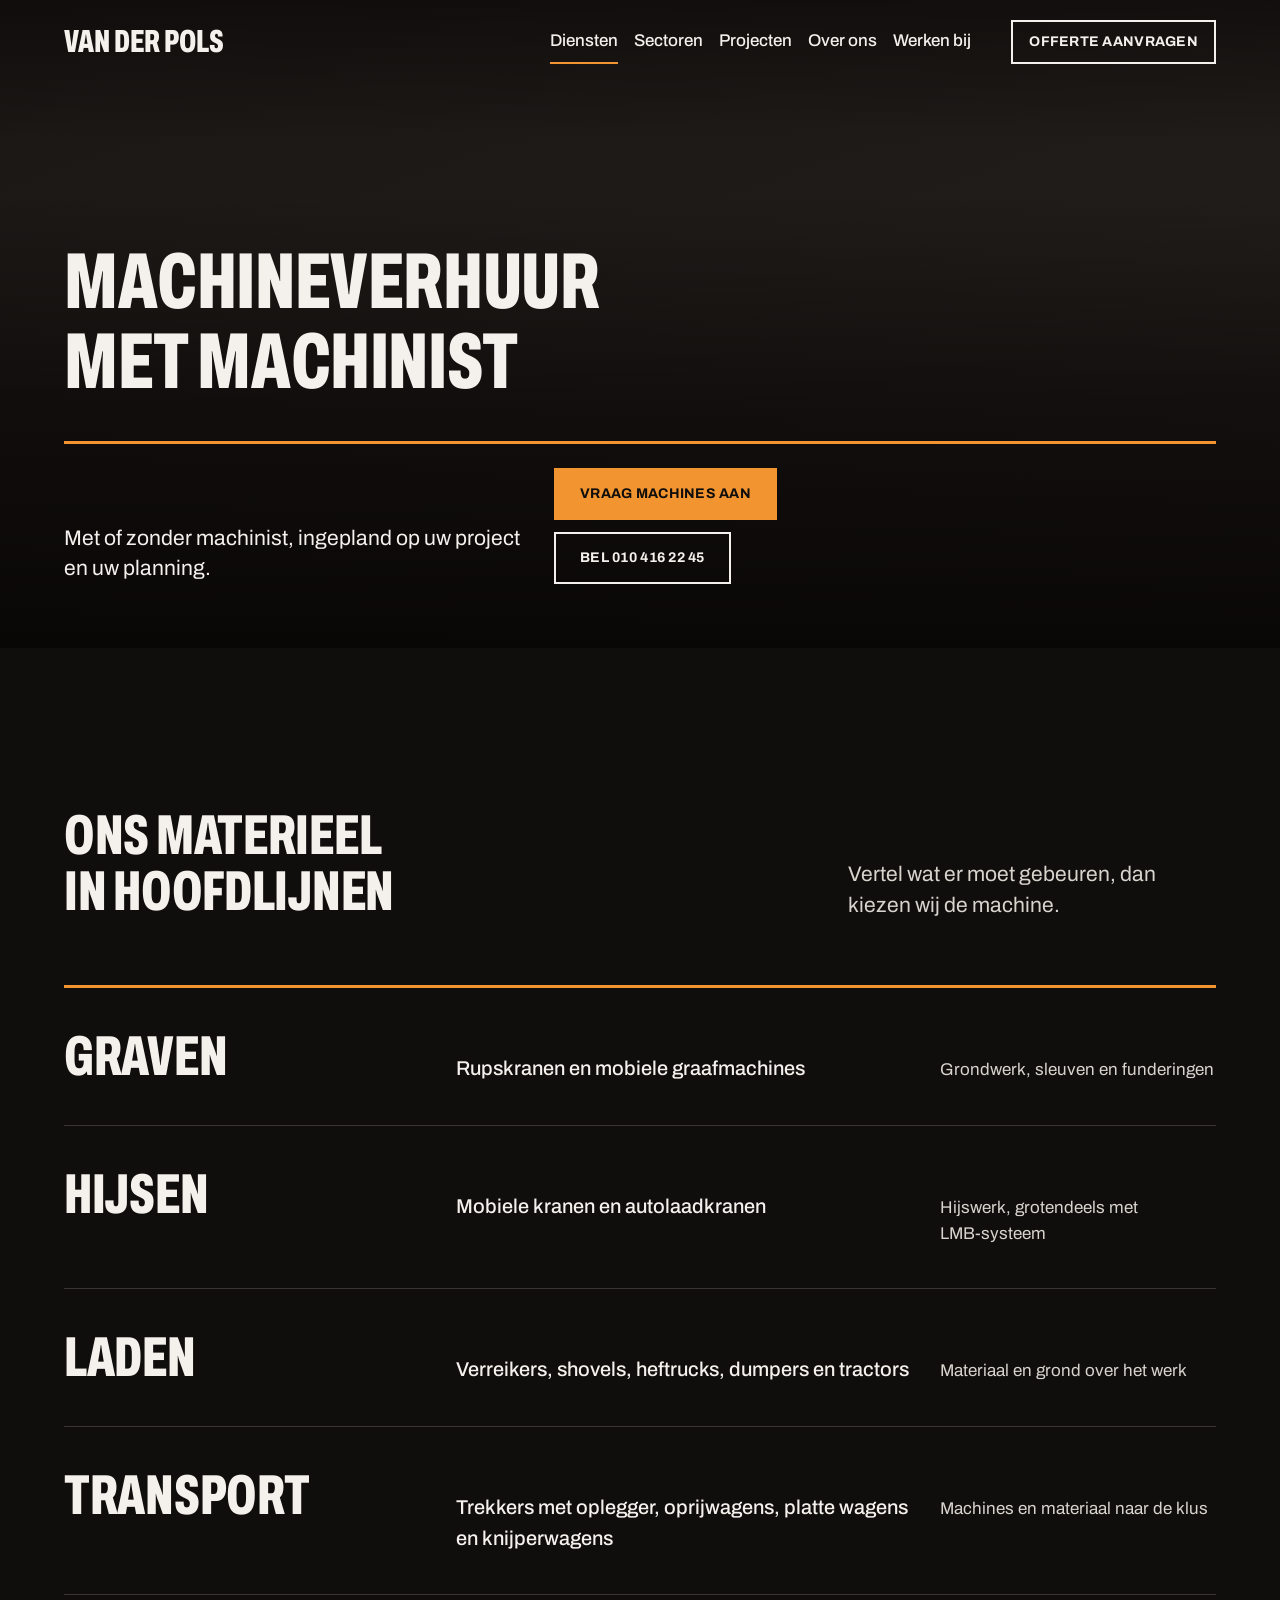
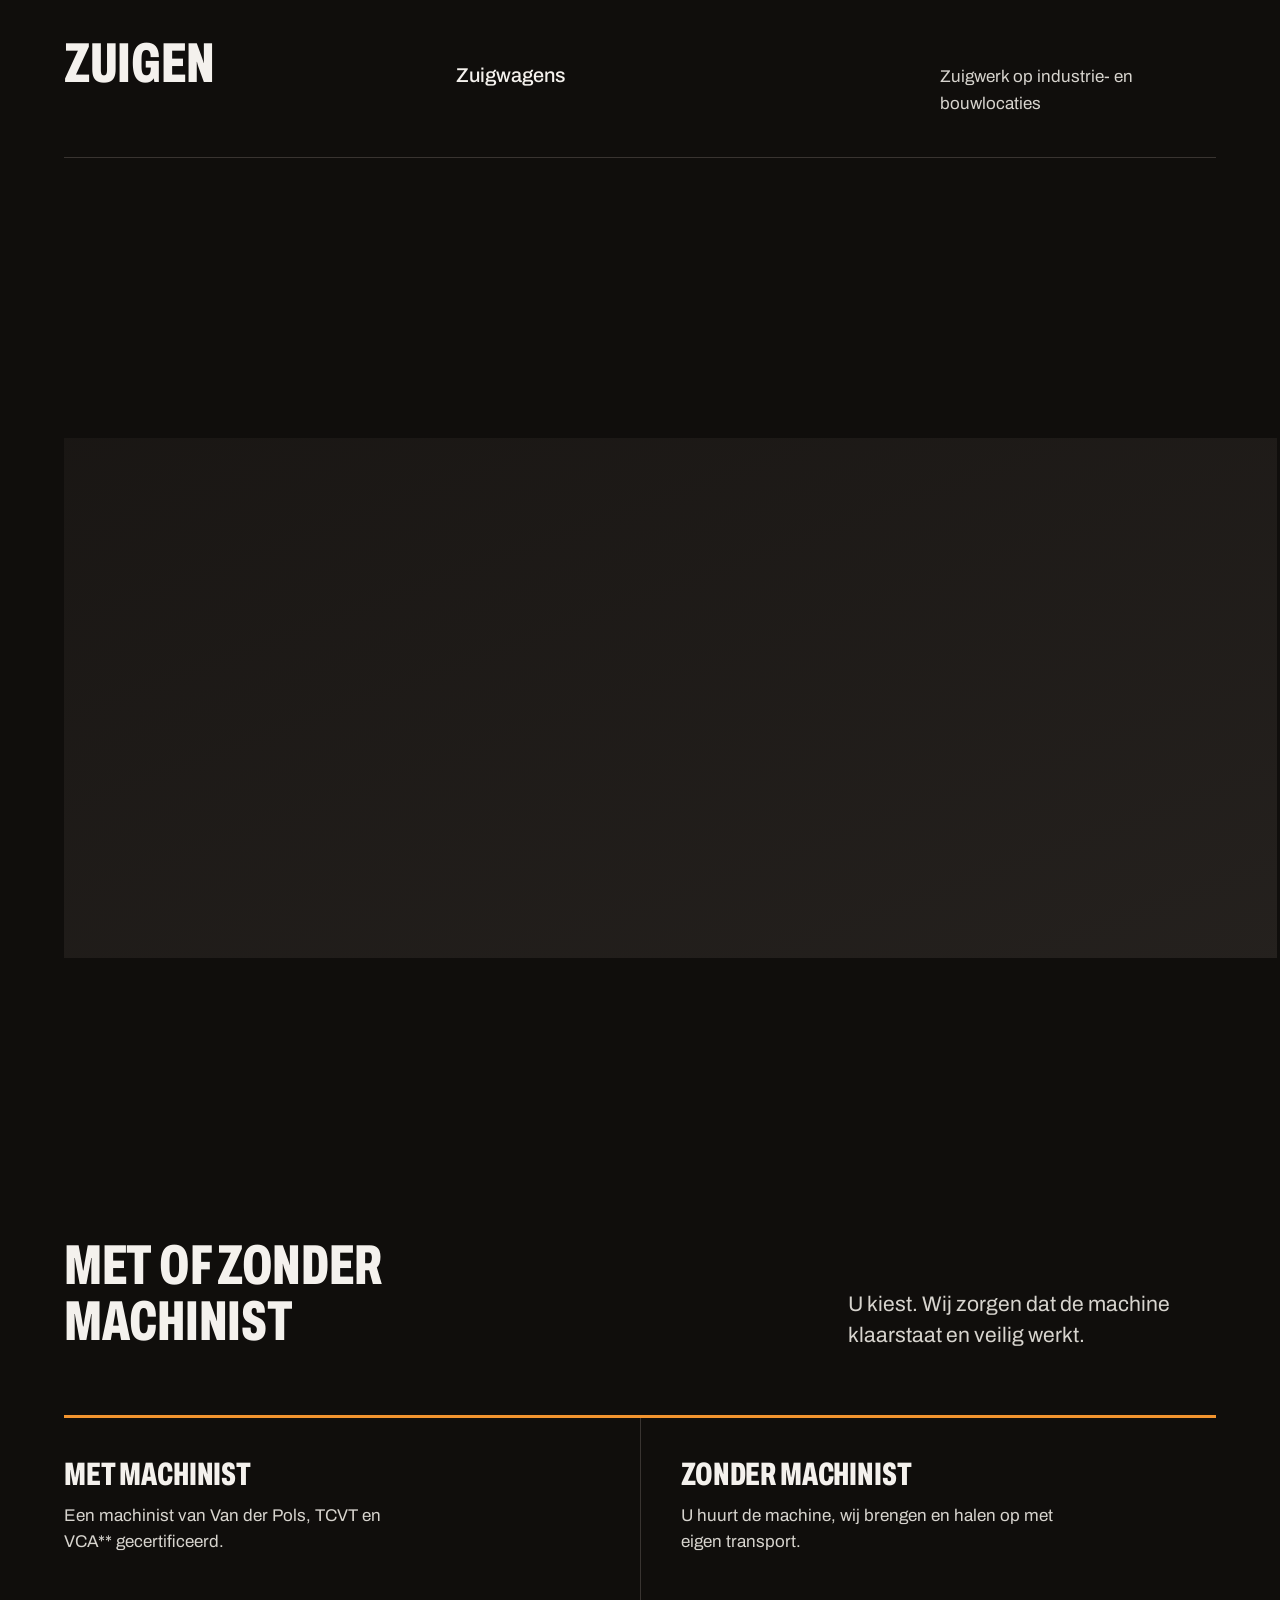
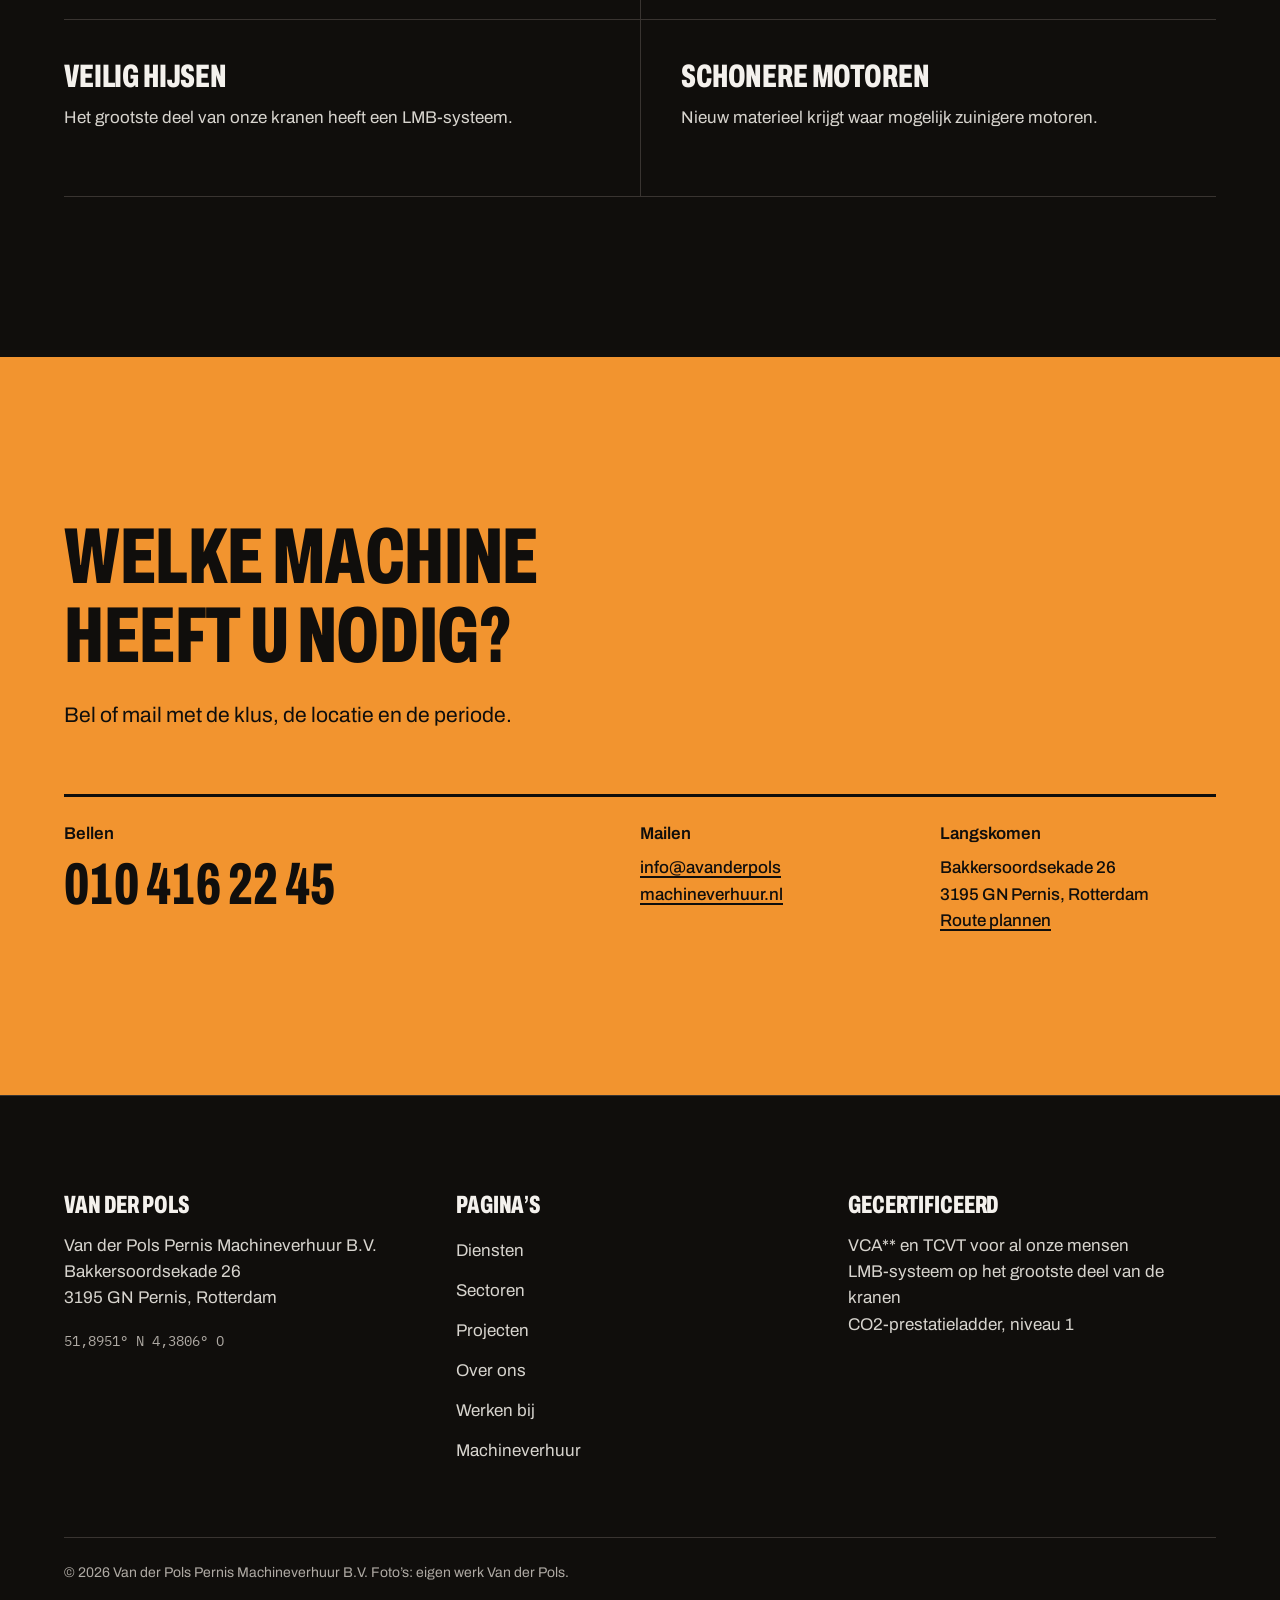
==== machineverhuur.html @ 0237469d "Nieuwe website Van der Pols: home, machineverhuur, projecten, werken bij Statische site (HTML, CSS, " ====
<!doctype html>
<html lang="nl">
<head>
<meta charset="utf-8">
<meta name="viewport" content="width=device-width, initial-scale=1">
<title>Machineverhuur met machinist · Van der Pols</title>
<meta name="description" content="Machineverhuur met of zonder machinist van Van der Pols uit Pernis: graven, hijsen, laden, transport en zuigen.">
<link rel="preconnect" href="https://fonts.googleapis.com">
<link rel="preconnect" href="https://fonts.gstatic.com" crossorigin>
<link href="https://fonts.googleapis.com/css2?family=Archivo:wdth,wght@62..100,400..800&family=IBM+Plex+Mono:wght@400&display=swap" rel="stylesheet">
<link rel="preconnect" href="https://service.pdok.nl">
<link rel="stylesheet" href="styles.css">
<script>document.documentElement.classList.add('js');</script>
</head>
<body>
<a class="skip" href="#main">Naar de inhoud</a>

<header class="nav nav--over">
  <nav class="container nav__row" aria-label="Hoofdmenu">
    <a class="wordmark" href="index.html" aria-label="Van der Pols, naar de homepage">Van der Pols</a>
    <ul class="nav__links">
      <li><a href="index.html#diensten" aria-current="page">Diensten</a></li>
      <li><a href="index.html#sectoren">Sectoren</a></li>
      <li><a href="projecten.html">Projecten</a></li>
      <li><a href="index.html#over">Over ons</a></li>
      <li><a href="werken-bij.html">Werken bij</a></li>
    </ul>
    <a class="nav__phone" href="tel:+31104162245">010 416 22 45</a>
    <a class="btn btn--small" href="index.html#contact">Offerte aanvragen</a>
    <details class="nav__menu">
      <summary>Menu</summary>
      <ul>
        <li><a href="index.html#diensten" aria-current="page">Diensten</a></li>
        <li><a href="index.html#sectoren">Sectoren</a></li>
        <li><a href="projecten.html">Projecten</a></li>
        <li><a href="index.html#over">Over ons</a></li>
        <li><a href="werken-bij.html">Werken bij</a></li>
        <li><a href="index.html#contact">Contact</a></li>
      </ul>
    </details>
  </nav>
</header>

<main id="main">

<section class="hero hero--banner" aria-labelledby="hero-title">
  <figure class="hero__photo" data-slot="hero" data-alt="Een machine van Van der Pols aan het werk, breed formaat">
    <img src="https://www.avanderpolsmachineverhuur.nl/wp-content/uploads/2022/12/IMG_5970-scaled-1.jpg" width="1500" height="1500" alt="Een graafmachine van Van der Pols laadt grond" fetchpriority="high">
  </figure>
  <div class="container hero__body">
    <h1 id="hero-title">Machineverhuur<br>met machinist</h1>
    
      <div class="hero__foot">
        <p class="lead">Met of zonder machinist, ingepland op uw project en uw planning.</p>
        <div class="hero__actions"><a class="btn btn--primary" href="#contact">Vraag machines aan</a>
          <a class="btn" href="tel:+31104162245">Bel 010 416 22 45</a></div>
        
      </div>
  </div>
</section>

<section class="section" aria-labelledby="vloot-title">
  <div class="container">
    <div class="head">
      <h2 id="vloot-title">Ons materieel in hoofdlijnen</h2>
      <p class="lead">Vertel wat er moet gebeuren, dan kiezen wij de machine.</p>
    </div>
    <ul class="spec">
      <li id="graven"><h3>Graven</h3><p class="machines">Rupskranen en mobiele graafmachines</p><p class="use">Grondwerk, sleuven en funderingen</p></li>
      <li id="hijsen"><h3>Hijsen</h3><p class="machines">Mobiele kranen en autolaadkranen</p><p class="use">Hijswerk, grotendeels met LMB-systeem</p></li>
      <li id="laden"><h3>Laden</h3><p class="machines">Verreikers, shovels, heftrucks, dumpers en tractors</p><p class="use">Materiaal en grond over het werk</p></li>
      <li id="transport"><h3>Transport</h3><p class="machines">Trekkers met oplegger, oprijwagens, platte wagens en knijperwagens</p><p class="use">Machines en materiaal naar de klus</p></li>
      <li id="zuigen"><h3>Zuigen</h3><p class="machines">Zuigwagens</p><p class="use">Zuigwerk op industrie- en bouwlocaties</p></li>
    </ul>
  </div>
</section>

<section class="section--s" aria-label="De vloot">
  <div class="container">
    <div class="wide-photo photo" data-slot="vloot" data-alt="De vloot van Van der Pols op een rij, breed formaat"><img src="https://www.avanderpolsmachineverhuur.nl/wp-content/uploads/2023/01/Knijperwagens-scaled.jpg" width="1500" height="1500" alt="Een rij vrachtwagens van Van der Pols met knijpers en opleggers" loading="lazy"></div>
  </div>
</section>

<section class="section" aria-labelledby="modes-title">
  <div class="container">
    <div class="head">
      <h2 id="modes-title">Met of zonder machinist</h2>
      <p class="lead">U kiest. Wij zorgen dat de machine klaarstaat en veilig werkt.</p>
    </div>
    <ul class="blocks">
      <li><h3>Met machinist</h3><p>Een machinist van Van der Pols, TCVT en VCA** gecertificeerd.</p></li>
      <li><h3>Zonder machinist</h3><p>U huurt de machine, wij brengen en halen op met eigen transport.</p></li>
      <li><h3>Veilig hijsen</h3><p>Het grootste deel van onze kranen heeft een LMB-systeem.</p></li>
      <li><h3>Schonere motoren</h3><p>Nieuw materieel krijgt waar mogelijk zuinigere motoren.</p></li>
    </ul>
  </div>
</section>

<section class="section contact" id="contact" aria-labelledby="contact-title">
  <div class="container">
    <h2 id="contact-title">Welke machine heeft u nodig?</h2>
    <p class="lead">Bel of mail met de klus, de locatie en de periode.</p>
    <dl class="ways">
      <div><dt>Bellen</dt><dd class="ways__phone"><a href="tel:+31104162245">010 416 22 45</a></dd></div>
      <div><dt>Mailen</dt><dd><a href="mailto:info@avanderpolsmachineverhuur.nl">info@avanderpols<wbr>machineverhuur.nl</a></dd></div>
      <div><dt>Langskomen</dt><dd>Bakkersoordsekade 26<br>3195 GN Pernis, Rotterdam<br><a href="https://www.google.com/maps/search/?api=1&amp;query=Bakkersoordsekade%2026%20Pernis">Route plannen</a></dd></div>
    </dl>
  </div>
</section>

</main>

<footer class="foot">
  <div class="container">
    <div class="foot__grid">
      <div>
        <h2>Van der Pols</h2>
        <p>Van der Pols Pernis Machineverhuur B.V.<br>Bakkersoordsekade 26<br>3195 GN Pernis, Rotterdam</p>
        <p><span class="coords">51,8951° N 4,3806° O</span></p>
      </div>
      <div>
        <h2>Pagina’s</h2>
        <ul>
          <li><a href="index.html#diensten">Diensten</a></li>
          <li><a href="index.html#sectoren">Sectoren</a></li>
          <li><a href="projecten.html">Projecten</a></li>
          <li><a href="index.html#over">Over ons</a></li>
          <li><a href="werken-bij.html">Werken bij</a></li>
          <li><a href="machineverhuur.html">Machineverhuur</a></li>
        </ul>
      </div>
      <div>
        <h2>Gecertificeerd</h2>
        <ul>
          <li>VCA** en TCVT voor al onze mensen</li>
          <li>LMB-systeem op het grootste deel van de kranen</li>
          <li>CO2-prestatieladder, niveau 1</li>
        </ul>
      </div>
    </div>
    <p class="foot__legal">© 2026 Van der Pols Pernis Machineverhuur B.V. Foto’s: eigen werk Van der Pols.</p>
  </div>
</footer>

<script src="site.js"></script>
<script>window.hallmarkSlots = (m) => { for (const [k, v] of Object.entries(m)) { const s = document.querySelector(`[data-slot="${k}"]`); if (!s) continue; const im = new Image(); im.src = typeof v === 'string' ? v : v.src; im.alt = (typeof v === 'object' && v.alt) || s.dataset.alt || ''; s.querySelectorAll(':scope > img').forEach((o) => o.remove()); s.prepend(im); } };
document.querySelectorAll('[data-slot] img').forEach((i) => { if (i.complete && !i.naturalWidth) i.remove(); else i.addEventListener('error', () => i.remove(), { once: true }); });</script>
</body>
</html>
---- styles.css ----
/* Hallmark · theme: custom · idea: "Van der Pols op coördinaten: het werk staat op de echte luchtfoto, en de site zoomt van de haven naar de machine" · vibe: "antraciet, staal, merkoranje, grondverzet, zwaar en zakelijk" · genre: modern-minimal · job: hire · brand: Van der Pols (spec 2026-11-25)
 * paper: antraciet oklch 16.5% · accent: brand orange #f2942e (oklch 74.9% 0.156 62.3) · faces: Archivo (62% width, 800, uppercase display; 100% width body), IBM Plex Mono for coordinates only
 * hero: full-bleed fleet photograph, the head in heavy condensed lines on its foot, the yard's coordinates beside it · nav: wordmark left, links, phone and one action, transparent over the hero · footer: three columns, address, pages, certificates
 * imagery: photographs, client 13 (avanderpolsmachineverhuur.nl uploads) · aerial photograph PDOK Luchtfoto (Beeldmateriaal Nederland, CC BY 4.0) · signature: the work area on the real aerial photograph, each job zoomable from the port to its site
 * axes: dark/grotesk-heavy/warm · posture: committed (the orange carries one full section, contact; elsewhere a signal) · contrast: pass · fold: pass · v2.0.0 */
/* Hallmark · pre-emit critique: P4 H5 E4 S5 R4 V5 · weakest: E, a hand-rolled tile viewer instead of a map library; kept it to one projection function and integer tiles scaled once */
/* Hallmark · dismissed 23 · the one orange display figure is the Moerdijk case, 4 to 8 machines, on a page whose posture is committed */
/* Hallmark · dismissed 49 · the project list entries are two-line rows (project, its line, its coordinates) meant to wrap, not button labels */
@import url("./tokens.css");
@import url("./base.css");

:root { --nav-h: 84px; }

body { font-size: var(--text-md); }
h1, h2, h3, .display { font-family: var(--font-display); font-weight: var(--display-weight); font-stretch: var(--display-stretch); text-transform: uppercase; letter-spacing: var(--tracking-display); line-height: 1; overflow-wrap: break-word; min-width: 0; }
h1 { max-width: none; }
h2 { max-width: 18ch; }
h3 { max-width: 28ch; line-height: 1.02; }
.lead { color: var(--color-ink-2); }
.coords { font-family: var(--font-outlier); font-size: var(--text-sm); font-variant-numeric: tabular-nums; color: var(--color-muted); }

/* ---------- chrome ---------- */
.skip { position: absolute; left: var(--space-md); top: calc(-1 * var(--space-3xl)); z-index: var(--z-toast); padding: var(--space-xs) var(--space-md); background: var(--color-accent); color: var(--color-accent-ink); }
.skip:focus-visible { top: var(--space-md); }

.nav { position: sticky; top: 0; z-index: var(--z-sticky-nav); background: var(--color-paper); border-bottom: var(--rule-hair) solid var(--color-rule); transition: background-color var(--dur-short) var(--ease-out), border-color var(--dur-short) var(--ease-out); }
.nav--over { position: fixed; left: 0; right: 0; }
.js .nav--over:not(.is-solid) { background: transparent; border-bottom-color: transparent; }
.nav__row { display: flex; align-items: center; gap: var(--space-xl); min-height: var(--nav-h); }
.wordmark { font-family: var(--font-display); font-weight: var(--display-weight); font-stretch: var(--display-stretch); font-size: var(--text-2xl); line-height: 1.02; text-transform: uppercase; color: var(--color-ink); text-decoration: none; white-space: nowrap; min-width: 0; overflow-wrap: break-word; }
.wordmark:focus-visible { outline: 2px solid var(--color-focus); outline-offset: 4px; }
.nav__links { display: flex; gap: var(--space-lg); margin: 0 0 0 auto; padding: 0; list-style: none; }
.nav__links a, .nav__phone { display: inline-flex; align-items: center; min-height: 44px; font-weight: 500; color: var(--color-ink); text-decoration: none; white-space: nowrap; border-bottom: 2px solid transparent; transition: border-color var(--dur-short) var(--ease-out); }
.nav__links a:hover, .nav__links a[aria-current="page"], .nav__phone:hover { border-bottom-color: var(--color-accent); }
.nav__links a:focus-visible, .nav__phone:focus-visible { outline: 2px solid var(--color-focus); outline-offset: 2px; }
.nav__links a:active, .nav__phone:active { color: var(--color-ink-2); }
.nav__phone { font-family: var(--font-outlier); font-size: var(--text-sm); }
.nav__menu { display: none; margin-left: auto; }
.nav__menu summary { display: inline-flex; align-items: center; min-height: 48px; padding: 0 var(--space-md); list-style: none; cursor: pointer; font-weight: 600; border: var(--rule-hair) solid var(--color-rule-strong); background: var(--color-paper); }
.nav__menu summary::-webkit-details-marker { display: none; }
.nav__menu summary:focus-visible { outline: 2px solid var(--color-focus); outline-offset: 2px; }
.nav__menu ul { position: absolute; left: 0; right: 0; top: var(--nav-h); margin: 0; padding: var(--space-xs) var(--gutter) var(--space-lg); list-style: none; background: var(--color-paper); border-bottom: var(--rule-bold) solid var(--color-accent); }
.nav__menu li + li { border-top: var(--rule-hair) solid var(--color-rule); }
.nav__menu ul a { display: flex; align-items: center; min-height: 56px; font-family: var(--font-display); font-weight: var(--display-weight); font-stretch: var(--display-stretch); font-size: var(--text-xl); text-transform: uppercase; color: var(--color-ink); text-decoration: none; }
.nav__menu ul a:focus-visible { outline: 2px solid var(--color-focus); outline-offset: -2px; }

/* ---------- controls ---------- */
.btn { display: inline-flex; align-items: center; justify-content: center; gap: var(--space-xs); min-height: 52px; padding: 0 var(--space-lg); border: 2px solid var(--color-ink); border-radius: var(--radius); background: transparent; color: var(--color-ink); font: 700 var(--text-sm)/1 var(--font-body); text-transform: uppercase; letter-spacing: 0.02em; white-space: nowrap; text-decoration: none; cursor: pointer; transition: background-color var(--dur-short) var(--ease-out), color var(--dur-short) var(--ease-out), transform var(--dur-micro) var(--ease-out); }
.btn:hover { background: var(--color-ink); color: var(--color-paper); }
.btn:active { transform: translateY(1px); }
.btn:focus-visible { outline: 2px solid var(--color-focus); outline-offset: 3px; }
.btn:disabled, .btn[aria-disabled="true"] { opacity: 0.55; cursor: not-allowed; transform: none; }
.btn--primary { background: var(--color-accent); border-color: var(--color-accent); color: var(--color-accent-ink); }
.btn--primary:hover { background: var(--color-accent-deep); border-color: var(--color-accent-deep); color: var(--color-accent-ink); }
.btn--small { min-height: 44px; padding: 0 var(--space-md); }
.textlink { display: inline-flex; align-items: center; min-height: 44px; font-weight: 600; color: var(--color-ink); text-decoration: underline; text-decoration-color: var(--color-accent); text-decoration-thickness: 2px; text-underline-offset: 0.25em; transition: text-decoration-color var(--dur-short) var(--ease-out); }
.textlink:hover { text-decoration-color: var(--color-ink); }
.textlink:active { color: var(--color-ink-2); }
.textlink:focus-visible { outline: 2px solid var(--color-focus); outline-offset: 2px; }
@media (prefers-reduced-motion: reduce) { .btn, .textlink, .nav, .nav__links a, .nav__phone { transition: none; } }

/* ---------- sections ---------- */
.section { padding-block: var(--section-gap); }
.section--s { padding-block: var(--section-gap-s); }
.section--raised { background: var(--color-paper-2); color: var(--color-ink); }
.grid12 { display: grid; grid-template-columns: repeat(12, minmax(0, 1fr)); gap: var(--gap-columns); }
.head { display: grid; grid-template-columns: repeat(12, minmax(0, 1fr)); gap: var(--gap-columns); align-items: end; margin-bottom: var(--space-2xl); }
.head h2, .head h1 { grid-column: 1 / span 7; }
.head .lead { grid-column: 9 / -1; }
.photo > img { outline: 1px solid color-mix(in oklab, var(--color-ink) 6%, transparent); outline-offset: -1px; }

/* hero: full-bleed photograph, the head on its foot */
.hero { position: relative; display: grid; align-items: end; min-height: max(640px, 100svh); max-height: 1200px; background: var(--color-scrim); color: var(--color-ink); }
.hero__photo { position: absolute; inset: 0; margin: 0; }
.hero__photo > img { object-position: 62% 46%; }
.hero::after { content: ""; position: absolute; inset: 0; z-index: 1; pointer-events: none; background: linear-gradient(to top, color-mix(in oklab, var(--color-scrim) 92%, transparent) 0%, color-mix(in oklab, var(--color-scrim) 60%, transparent) 38%, transparent 70%), linear-gradient(to bottom, color-mix(in oklab, var(--color-scrim) 55%, transparent), transparent 22%); }
.hero__body { position: relative; z-index: 2; padding-block: calc(var(--nav-h) + var(--space-xl)) var(--space-2xl); }
.hero h1 { font-size: var(--text-mega); line-height: 1; }
.hero__foot { display: grid; grid-template-columns: repeat(12, minmax(0, 1fr)); gap: var(--gap-columns); align-items: end; margin-top: var(--space-xl); padding-top: var(--space-lg); border-top: var(--rule-bold) solid var(--color-accent); }
.hero__foot .lead { grid-column: 1 / span 5; color: var(--color-ink); }
.hero__actions { grid-column: 6 / span 4; display: flex; flex-wrap: wrap; gap: var(--space-sm); }
.hero__where { grid-column: 10 / -1; justify-self: end; text-align: right; font-size: var(--text-sm); color: var(--color-ink-2); }
.hero__where .coords { display: block; margin-top: var(--space-2xs); color: var(--color-ink); }
.hero--banner { min-height: max(560px, 72svh); }
.hero--banner h1 { font-size: var(--text-display); }

/* diensten: four tall photo tiles */
.tiles { display: grid; grid-template-columns: repeat(4, minmax(0, 1fr)); gap: var(--gap-columns); margin: 0; padding: 0; list-style: none; }
.tile { position: relative; display: block; aspect-ratio: 3 / 4; min-height: 420px; color: var(--color-ink); text-decoration: none; background: var(--color-paper-3); overflow: hidden; }
.tile::before { content: ""; position: absolute; inset: 0; z-index: 2; background: linear-gradient(to top, color-mix(in oklab, var(--color-scrim) 90%, transparent), transparent 58%); }
.tile::after { content: ""; position: absolute; left: 0; right: 0; bottom: 0; z-index: 3; height: 6px; background: var(--color-accent); transform: scaleX(0.18); transform-origin: left; transition: transform var(--dur-long) var(--ease-out); }
.tile:hover::after, .tile:focus-visible::after { transform: scaleX(1); }
.tile:focus-visible { outline: 3px solid var(--color-focus); outline-offset: 3px; }
.tile:active { opacity: 0.92; }
.tile__text { position: absolute; left: 0; right: 0; bottom: 0; z-index: 3; padding: var(--space-lg) var(--space-lg) var(--space-xl); }
.tile h3 { font-size: var(--text-title); }
.tile p { margin-top: var(--space-xs); color: var(--color-ink-2); }
@media (prefers-reduced-motion: reduce) { .tile::after { transition: none; } }

/* feiten: a head beside four figures */
.facts-row { align-items: start; }
.facts-row > div:first-child { grid-column: 1 / span 5; }
.facts-row .lead { margin-top: var(--space-lg); max-width: 34ch; }
.figs { grid-column: 7 / -1; display: grid; grid-template-columns: repeat(2, minmax(0, 1fr)); margin: 0; }
.figs > div { display: flex; flex-direction: column; padding: var(--space-lg) var(--space-lg) var(--space-xl) 0; border-top: var(--rule-bold) solid var(--color-accent); }
.figs > div:nth-child(even) { padding-left: var(--space-lg); border-left: var(--rule-hair) solid var(--color-rule); }
.figs dt { order: 2; margin-top: var(--space-sm); color: var(--color-ink-2); max-width: 26ch; }
.figs dd { order: 1; margin: 0; font-family: var(--font-display); font-weight: var(--display-weight); font-stretch: var(--display-stretch); font-size: var(--text-display-s); line-height: 1; text-transform: uppercase; font-variant-numeric: tabular-nums; overflow-wrap: break-word; min-width: 0; }

/* sectoren: a tab list of big names beside the photograph */
.sectors { align-items: start; }
.sectors__tabs { grid-column: 1 / span 5; display: flex; flex-direction: column; margin: 0; padding: 0; border-top: var(--rule-hair) solid var(--color-rule); }
.sectors__tabs button { display: flex; align-items: center; width: 100%; min-height: 96px; padding: var(--space-md) 0; text-align: left; font-family: var(--font-display); font-weight: var(--display-weight); font-stretch: var(--display-stretch); font-size: var(--text-section); line-height: 1; text-transform: uppercase; color: var(--color-muted); background: transparent; border: 0; border-bottom: var(--rule-hair) solid var(--color-rule); cursor: pointer; transition: color var(--dur-short) var(--ease-out); overflow-wrap: break-word; min-width: 0; }
.sectors__tabs button:hover { color: var(--color-ink-2); }
.sectors__tabs button[aria-selected="true"] { color: var(--color-ink); box-shadow: inset 6px 0 0 var(--color-accent); padding-left: var(--space-lg); }
.sectors__tabs button:focus-visible { outline: 2px solid var(--color-focus); outline-offset: -2px; }
.sectors__tabs button:active { color: var(--color-ink); }
.sectors__panels { grid-column: 7 / -1; }
.sector { display: grid; gap: var(--space-lg); }
.sector + .sector { margin-top: var(--space-2xl); }
.js .sector + .sector { margin-top: 0; }
.sector__photo { aspect-ratio: 4 / 3; min-height: 420px; }
.sector p { color: var(--color-ink-2); max-width: 52ch; }
.clients { margin-top: var(--space-2xl); padding-top: var(--space-lg); border-top: var(--rule-hair) solid var(--color-rule); color: var(--color-muted); }
.clients b { color: var(--color-ink); font-weight: 600; }
@media (prefers-reduced-motion: reduce) { .sectors__tabs button { transition: none; } }

/* projecten: the aerial photograph */
.map { position: relative; height: 720px; margin: 0; overflow: hidden; background: var(--color-paper-3); }
.map__tiles { position: absolute; left: 0; top: 0; transform-origin: 0 0; filter: saturate(0.5) brightness(0.62) contrast(1.15); transition: opacity var(--dur-long) var(--ease-out); }
.map__tiles img { position: absolute; width: 256px; height: 256px; max-width: none; }
.map__tiles.is-leaving { opacity: 0; }
.map__pins { position: absolute; inset: 0; z-index: 2; pointer-events: none; }
.pin { position: absolute; display: flex; align-items: center; gap: var(--space-xs); transform: translate(-8px, -8px); }
.pin i { width: 16px; height: 16px; flex-shrink: 0; background: var(--color-accent); border: 3px solid var(--color-scrim); outline: 2px solid var(--color-accent); }
.pin span { padding: var(--space-2xs) var(--space-xs); font-size: var(--text-sm); font-weight: 600; line-height: 1.2; white-space: nowrap; color: var(--color-ink); background: var(--color-scrim); }
.pin.is-home i { background: var(--color-ink); outline-color: var(--color-ink); }
.pin.is-open span { background: var(--color-accent); color: var(--color-accent-ink); }
.map__panel { position: absolute; z-index: 3; top: var(--space-xl); bottom: var(--space-xl); left: max(var(--gutter), calc((100% - var(--container)) / 2 + var(--gutter))); width: 400px; display: flex; flex-direction: column; background: var(--color-paper); color: var(--color-ink); border-top: var(--rule-bold) solid var(--color-accent); }
.map__panel ul { margin: 0; padding: 0; list-style: none; overflow-y: auto; scrollbar-width: thin; }
.map__panel li { border-bottom: var(--rule-hair) solid var(--color-rule); }
.map__panel button { display: grid; gap: var(--space-2xs); width: 100%; min-height: 72px; padding: var(--space-md) var(--space-lg); text-align: left; color: var(--color-ink); background: transparent; border: 0; cursor: pointer; transition: background-color var(--dur-short) var(--ease-out); }
.map__panel button:hover { background: var(--color-paper-2); }
.map__panel button:active { background: var(--color-paper-3); }
.map__panel button:focus-visible { outline: 2px solid var(--color-focus); outline-offset: -2px; }
.map__panel button[aria-pressed="true"] { background: var(--color-paper-3); color: var(--color-ink); box-shadow: inset 6px 0 0 var(--color-accent); }
.map__panel b { font-weight: 600; }
.map__panel span { color: var(--color-ink-2); font-size: var(--text-sm); }
.map__panel .coords { font-size: var(--text-xs); color: var(--color-muted); }
.map__all { position: absolute; z-index: 3; top: var(--space-xl); right: max(var(--gutter), calc((100% - var(--container)) / 2 + var(--gutter))); background: var(--color-paper); }
.map__credit { position: absolute; z-index: 3; right: 0; bottom: 0; margin: 0; padding: var(--space-2xs) var(--space-xs); font-size: var(--text-xs); color: var(--color-ink-2); background: color-mix(in oklab, var(--color-scrim) 80%, transparent); }
.map__credit a { color: inherit; }
.map__credit a:focus-visible { outline: 2px solid var(--color-focus); outline-offset: 2px; }
.work__more { margin-top: var(--space-xl); }
@media (prefers-reduced-motion: reduce) { .map__tiles, .map__panel button { transition: none; } }

/* case: the figure beside the photograph */
.case { align-items: center; }
.case__photo { grid-column: 1 / span 7; aspect-ratio: 4 / 3; min-height: 480px; }
.case__text { grid-column: 9 / -1; }
.bigfig { margin: 0; font-family: var(--font-display); font-weight: var(--display-weight); font-stretch: var(--display-stretch); font-size: var(--text-mega); line-height: 1; color: var(--color-accent); font-variant-numeric: tabular-nums; overflow-wrap: break-word; min-width: 0; }
.case__text h2 { margin-top: var(--space-md); font-size: var(--text-title); }
.case__text p { margin-top: var(--space-md); color: var(--color-ink-2); }
.case__text .caption { margin-top: var(--space-xl); padding-top: var(--space-md); border-top: var(--rule-hair) solid var(--color-rule); font-size: var(--text-sm); color: var(--color-muted); }

/* werken bij: a photograph band over the vacancies */
.band-photo { position: relative; height: 560px; }
.band-photo > img { object-position: 50% 40%; }
.band-photo::after { content: ""; position: absolute; inset: 0; z-index: 1; background: linear-gradient(to top, var(--color-paper) 0%, transparent 55%); pointer-events: none; }
.band-photo + .container { position: relative; z-index: 2; margin-top: calc(-1 * var(--space-4xl)); }
.vacancies { margin: 0; padding: 0; list-style: none; border-top: var(--rule-bold) solid var(--color-accent); }
.vacancies li { display: grid; grid-template-columns: minmax(0, 6fr) minmax(0, 5fr) auto; gap: var(--gap-columns); align-items: center; min-height: 112px; padding-block: var(--space-lg); border-bottom: var(--rule-hair) solid var(--color-rule); }
.vacancies h3 { font-size: var(--text-title); }
.vacancies p { color: var(--color-ink-2); }
.jobs__more { margin-top: var(--space-xl); }

/* contact: the orange field */
.contact { background: var(--color-accent); color: var(--color-accent-ink); --color-focus: var(--color-accent-ink); }
.contact h2 { font-size: var(--text-display); max-width: 14ch; }
.contact .lead { margin-top: var(--space-lg); color: var(--color-accent-ink); max-width: 40ch; }
.ways { display: grid; grid-template-columns: minmax(0, 6fr) minmax(0, 3fr) minmax(0, 3fr); gap: var(--gap-columns); margin: var(--space-2xl) 0 0; padding-top: var(--space-lg); border-top: var(--rule-bold) solid var(--color-accent-ink); }
.ways dt { font-weight: 600; }
.ways dd { margin: var(--space-xs) 0 0; font-weight: 500; overflow-wrap: break-word; min-width: 0; }
.ways dd a { color: inherit; text-decoration: underline; text-decoration-thickness: 2px; text-underline-offset: 0.2em; }
.ways dd a:focus-visible { outline: 2px solid var(--color-focus); outline-offset: 2px; }
.ways .ways__phone { font-family: var(--font-display); font-weight: var(--display-weight); font-stretch: var(--display-stretch); font-size: var(--text-display-s); line-height: 1; font-variant-numeric: tabular-nums; }
.ways .ways__phone a { text-decoration: none; }
.ways .ways__phone a:hover { text-decoration: underline; }
.contact .coords { color: var(--color-accent-ink); }

/* footer */
.foot { padding-block: var(--space-3xl) var(--space-xl); background: var(--color-paper); border-top: var(--rule-hair) solid var(--color-rule); }
.foot__grid { display: grid; grid-template-columns: repeat(3, minmax(0, 1fr)); gap: var(--gap-columns); }
.foot__grid h2 { font-size: var(--text-xl); }
.foot__grid p, .foot__grid li { color: var(--color-ink-2); }
.foot__grid p { margin-top: var(--space-md); }
.foot__grid ul { margin: var(--space-md) 0 0; padding: 0; list-style: none; }
.foot__grid a { display: inline-flex; align-items: center; min-height: 40px; color: var(--color-ink-2); text-decoration: none; border-bottom: 2px solid transparent; transition: border-color var(--dur-short) var(--ease-out); }
.foot__grid a:hover { color: var(--color-ink); border-bottom-color: var(--color-accent); }
.foot__grid a:focus-visible { outline: 2px solid var(--color-focus); outline-offset: 2px; }
.foot__legal { margin-top: var(--space-2xl); padding-top: var(--space-lg); border-top: var(--rule-hair) solid var(--color-rule); font-size: var(--text-sm); color: var(--color-muted); }
.foot__legal a { color: inherit; }
.foot__legal a:focus-visible { outline: 2px solid var(--color-focus); outline-offset: 2px; }
@media (prefers-reduced-motion: reduce) { .foot__grid a { transition: none; } }

/* ---------- subpage parts ---------- */
.spec { margin: 0; padding: 0; list-style: none; border-top: var(--rule-bold) solid var(--color-accent); }
.spec li { display: grid; grid-template-columns: minmax(0, 4fr) minmax(0, 5fr) minmax(0, 3fr); gap: var(--gap-columns); align-items: baseline; padding-block: var(--space-xl); border-bottom: var(--rule-hair) solid var(--color-rule); scroll-margin-top: calc(var(--nav-h) + var(--space-lg)); }
.spec h3 { font-size: var(--text-section); }
.spec .machines { font-size: var(--text-lg); font-weight: 500; }
.spec .use { color: var(--color-ink-2); }
.wide-photo { aspect-ratio: 21 / 9; min-height: 520px; }
.blocks { display: grid; grid-template-columns: repeat(2, minmax(0, 1fr)); margin: 0; padding: 0; list-style: none; border-top: var(--rule-bold) solid var(--color-accent); }
.blocks li { padding: var(--space-xl) var(--space-xl) var(--space-2xl) 0; border-bottom: var(--rule-hair) solid var(--color-rule); }
.blocks li:nth-child(even) { padding-left: var(--space-xl); border-left: var(--rule-hair) solid var(--color-rule); }
.blocks h3 { font-size: var(--text-title); }
.blocks p { margin-top: var(--space-sm); color: var(--color-ink-2); max-width: 48ch; }
.picks { display: grid; grid-template-columns: repeat(3, minmax(0, 1fr)); gap: var(--gap-columns); margin: 0; padding: 0; list-style: none; }
.pick__photo { aspect-ratio: 4 / 3; min-height: 300px; }
.picks .where { display: block; margin-top: var(--space-lg); }
.picks h3 { margin-top: var(--space-xs); font-size: var(--text-title); }
.picks p { margin-top: var(--space-sm); color: var(--color-ink-2); }
.open { align-items: center; }
.open__photo { grid-column: 1 / span 6; aspect-ratio: 4 / 5; min-height: 520px; }
.open__text { grid-column: 8 / -1; }
.open__text .lead { margin-top: var(--space-lg); }
.open__text .hero__actions { margin-top: var(--space-xl); }
.open__text .note { margin-top: var(--space-lg); color: var(--color-muted); max-width: 52ch; }
.fill { padding: 0 0.25em; border: 1px dashed var(--color-rule-strong); color: var(--color-muted); -webkit-box-decoration-break: clone; box-decoration-break: clone; }

/* ---------- responsive ---------- */
@media (max-width: 80rem) {
  .nav__links { gap: var(--space-md); }
  .nav__phone { display: none; }
}
@media (max-width: 64rem) {
  .nav__links, .nav__row > .btn { display: none; }
  .nav__menu { display: block; }
  .tiles { grid-template-columns: repeat(2, minmax(0, 1fr)); }
}
@media (max-width: 60rem) {
  :root { --nav-h: 68px; }
  .wordmark { font-size: var(--text-xl); }
  .head { grid-template-columns: minmax(0, 1fr); gap: var(--space-md); }
  .head h2, .head h1, .head .lead { grid-column: 1 / -1; }
  .hero__foot { grid-template-columns: minmax(0, 1fr); gap: var(--space-lg); }
  .hero__foot .lead, .hero__actions, .hero__where { grid-column: 1 / -1; justify-self: start; text-align: left; }
  .facts-row > div:first-child, .figs, .sectors__tabs, .sectors__panels, .case__photo, .case__text, .open__photo, .open__text { grid-column: 1 / -1; }
  .figs { margin-top: var(--space-xl); }
  .sectors__tabs { margin-bottom: var(--space-xl); }
  .sectors__tabs button { min-height: 72px; font-size: var(--text-3xl); }
  .sector__photo, .case__photo, .open__photo, .pick__photo { min-height: 0; }
  .map { height: 460px; }
  .map__panel { position: static; width: auto; margin: 0 var(--gutter); }
  .map__all { top: var(--space-md); right: var(--space-md); }
  .vacancies li, .spec li { grid-template-columns: minmax(0, 1fr); gap: var(--space-sm); }
  .ways { grid-template-columns: minmax(0, 1fr); }
  .foot__grid { grid-template-columns: minmax(0, 1fr); gap: var(--space-xl); }
  .wide-photo { aspect-ratio: 4 / 3; min-height: 0; }
  .blocks, .picks { grid-template-columns: minmax(0, 1fr); }
  .blocks li, .blocks li:nth-child(even) { padding: var(--space-lg) 0; border-left: 0; }
  .band-photo { height: 360px; }
  .band-photo + .container { margin-top: calc(-1 * var(--space-2xl)); }
}
@media (max-width: 40rem) {
  .tiles { grid-template-columns: minmax(0, 1fr); }
  .tile { aspect-ratio: 4 / 3; min-height: 0; }
  .figs > div { padding: var(--space-md) var(--space-sm) var(--space-lg) 0; }
  .figs > div:nth-child(even) { padding-left: var(--space-sm); }
  .pin span { font-size: var(--text-xs); }
}
.tile > .photo { position: absolute; inset: 0; }
.case__big { grid-column: 1 / span 7; }
@media (max-width: 60rem) { .case__big { grid-column: 1 / -1; } }
.work { position: relative; }
.section--flush-top { padding-top: 0; }
@media (max-width: 60rem) {
  .hero::after { background: linear-gradient(to top, color-mix(in oklab, var(--color-scrim) 94%, transparent) 0%, color-mix(in oklab, var(--color-scrim) 78%, transparent) 55%, color-mix(in oklab, var(--color-scrim) 55%, transparent) 100%); }
  .pin:not(.is-open) span { display: none; }
}
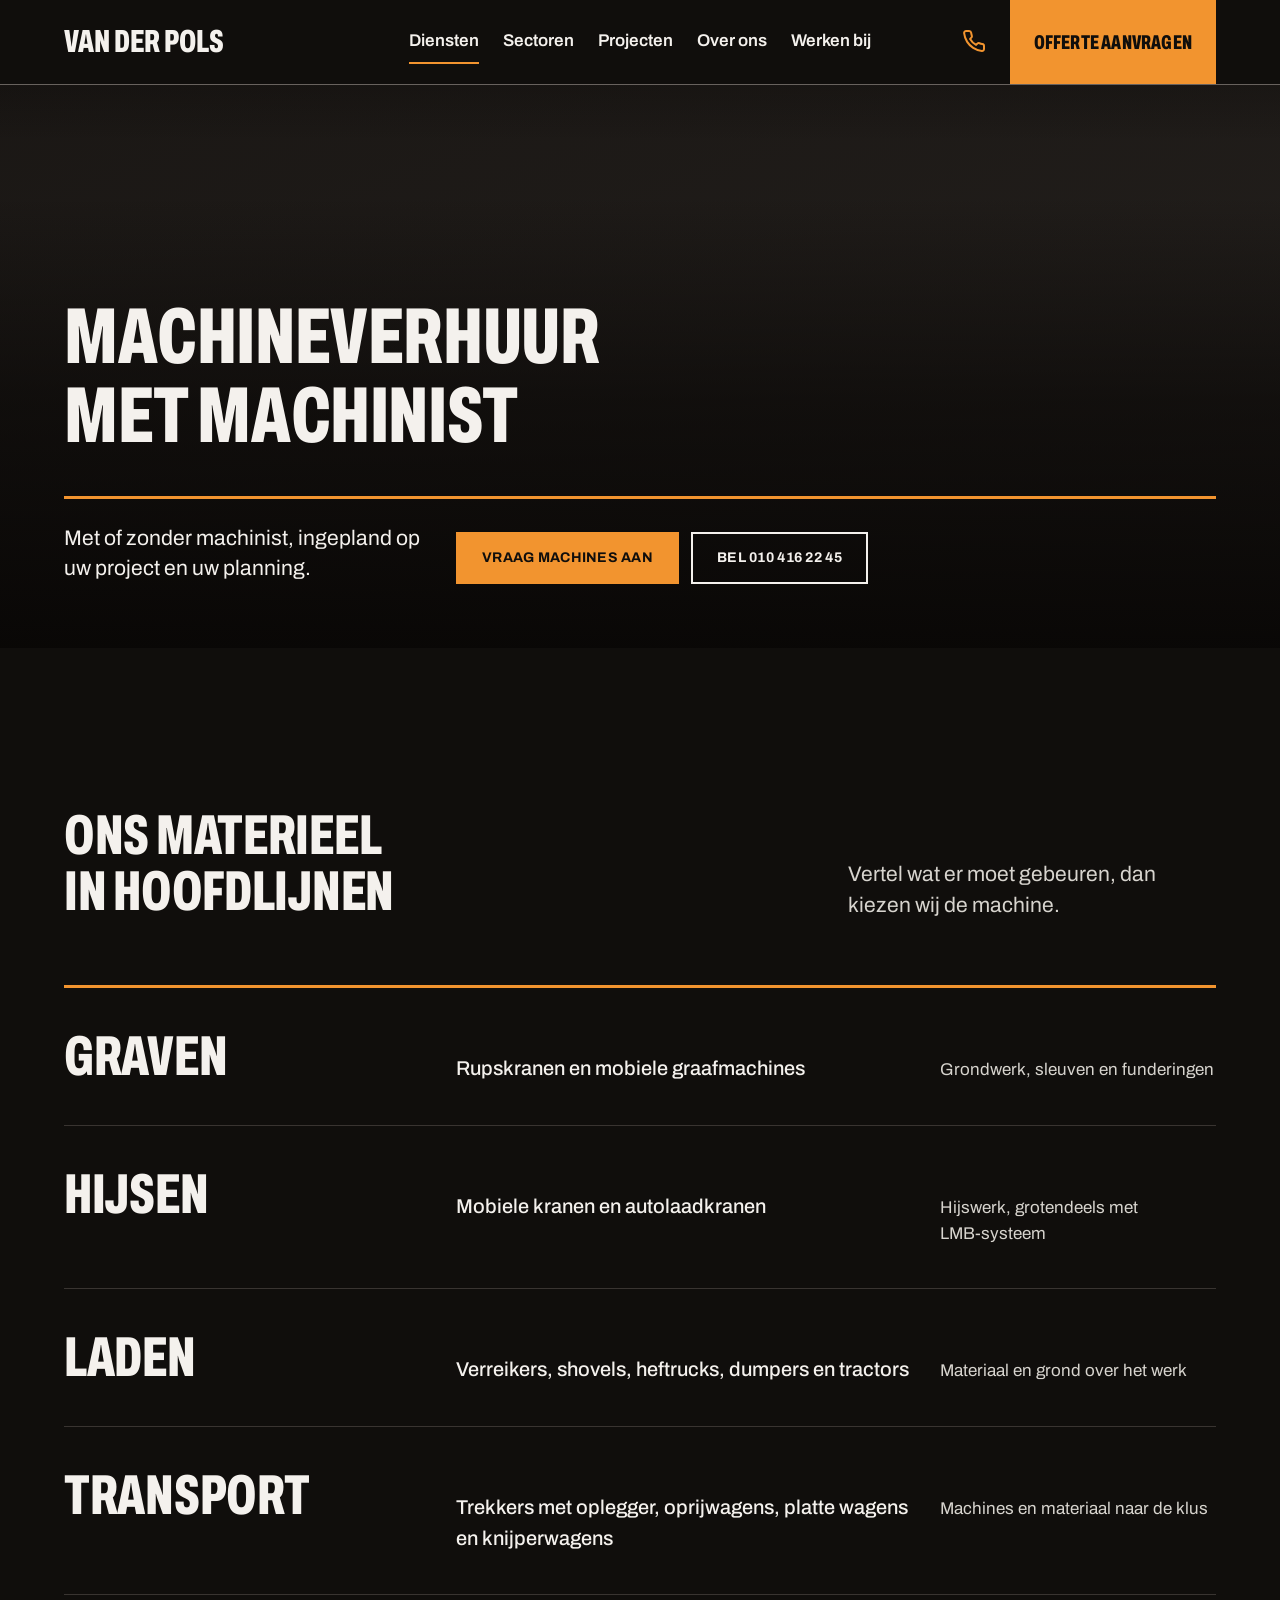
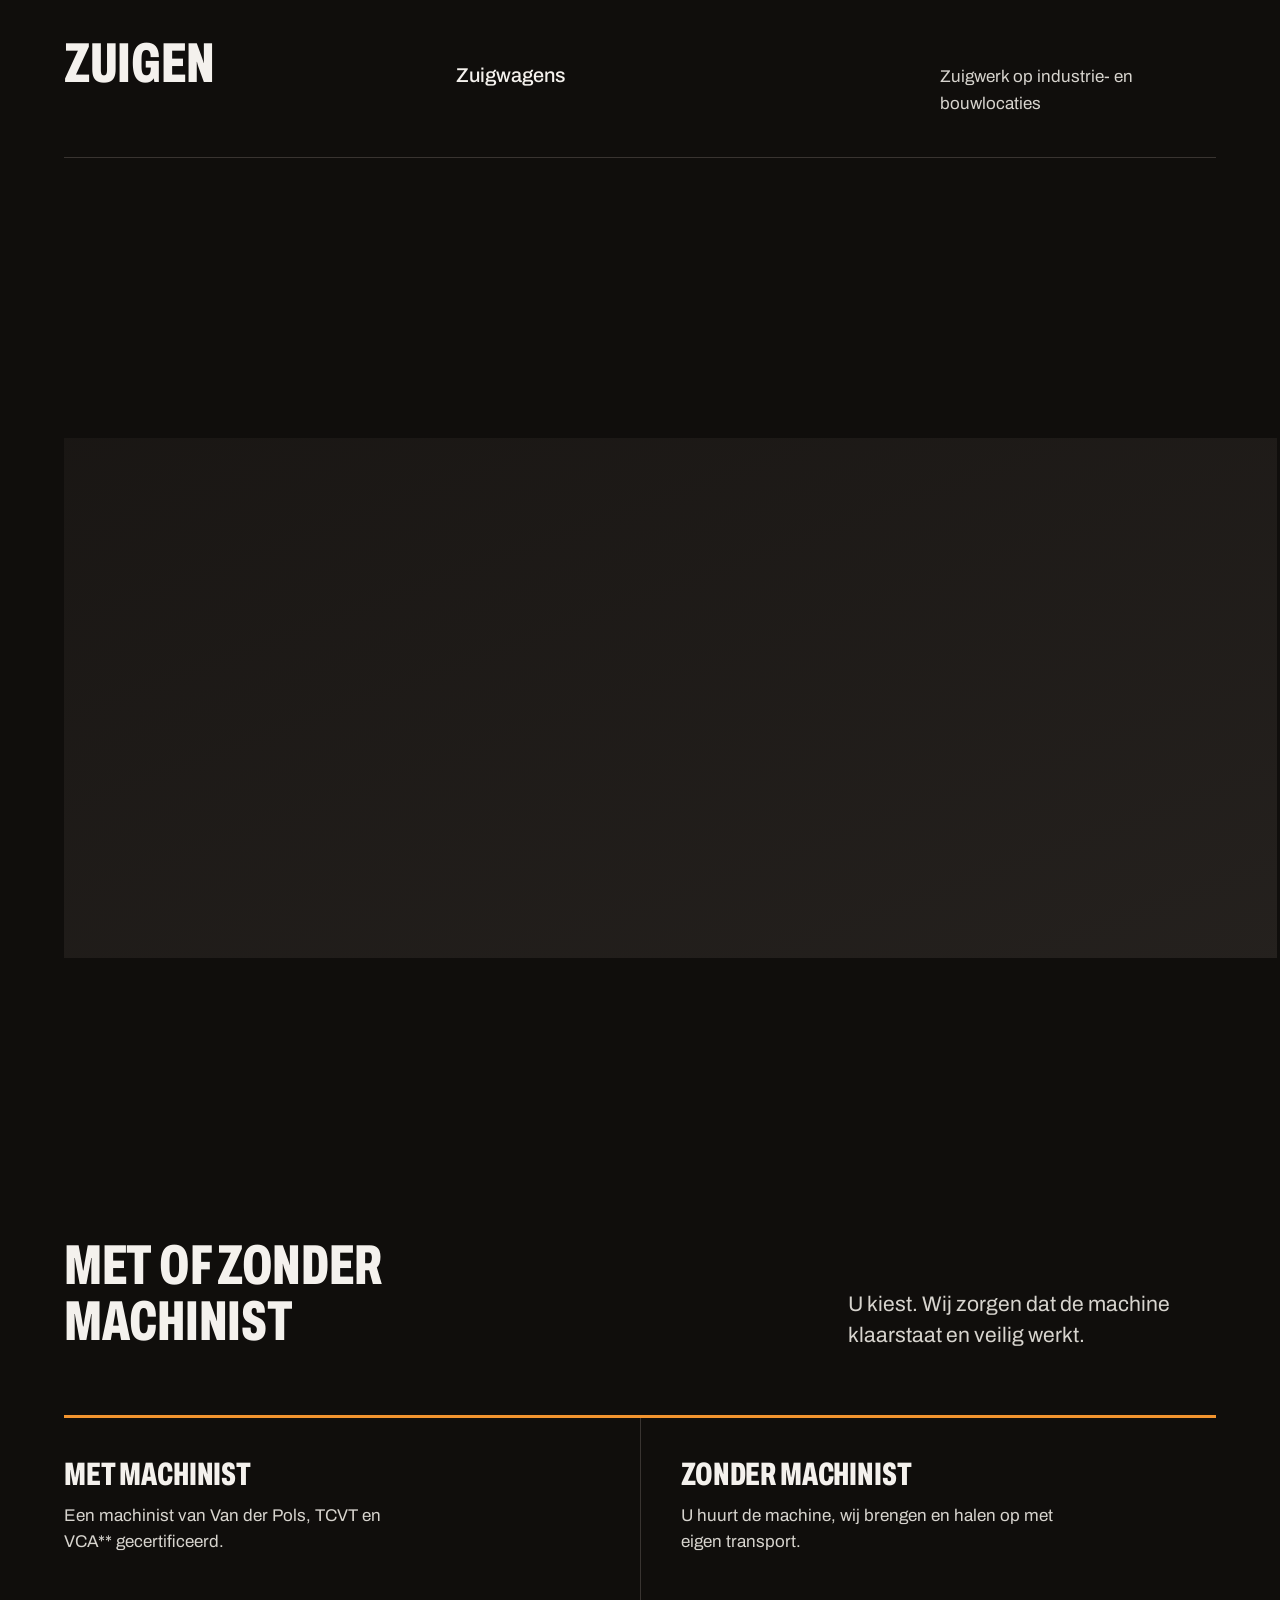
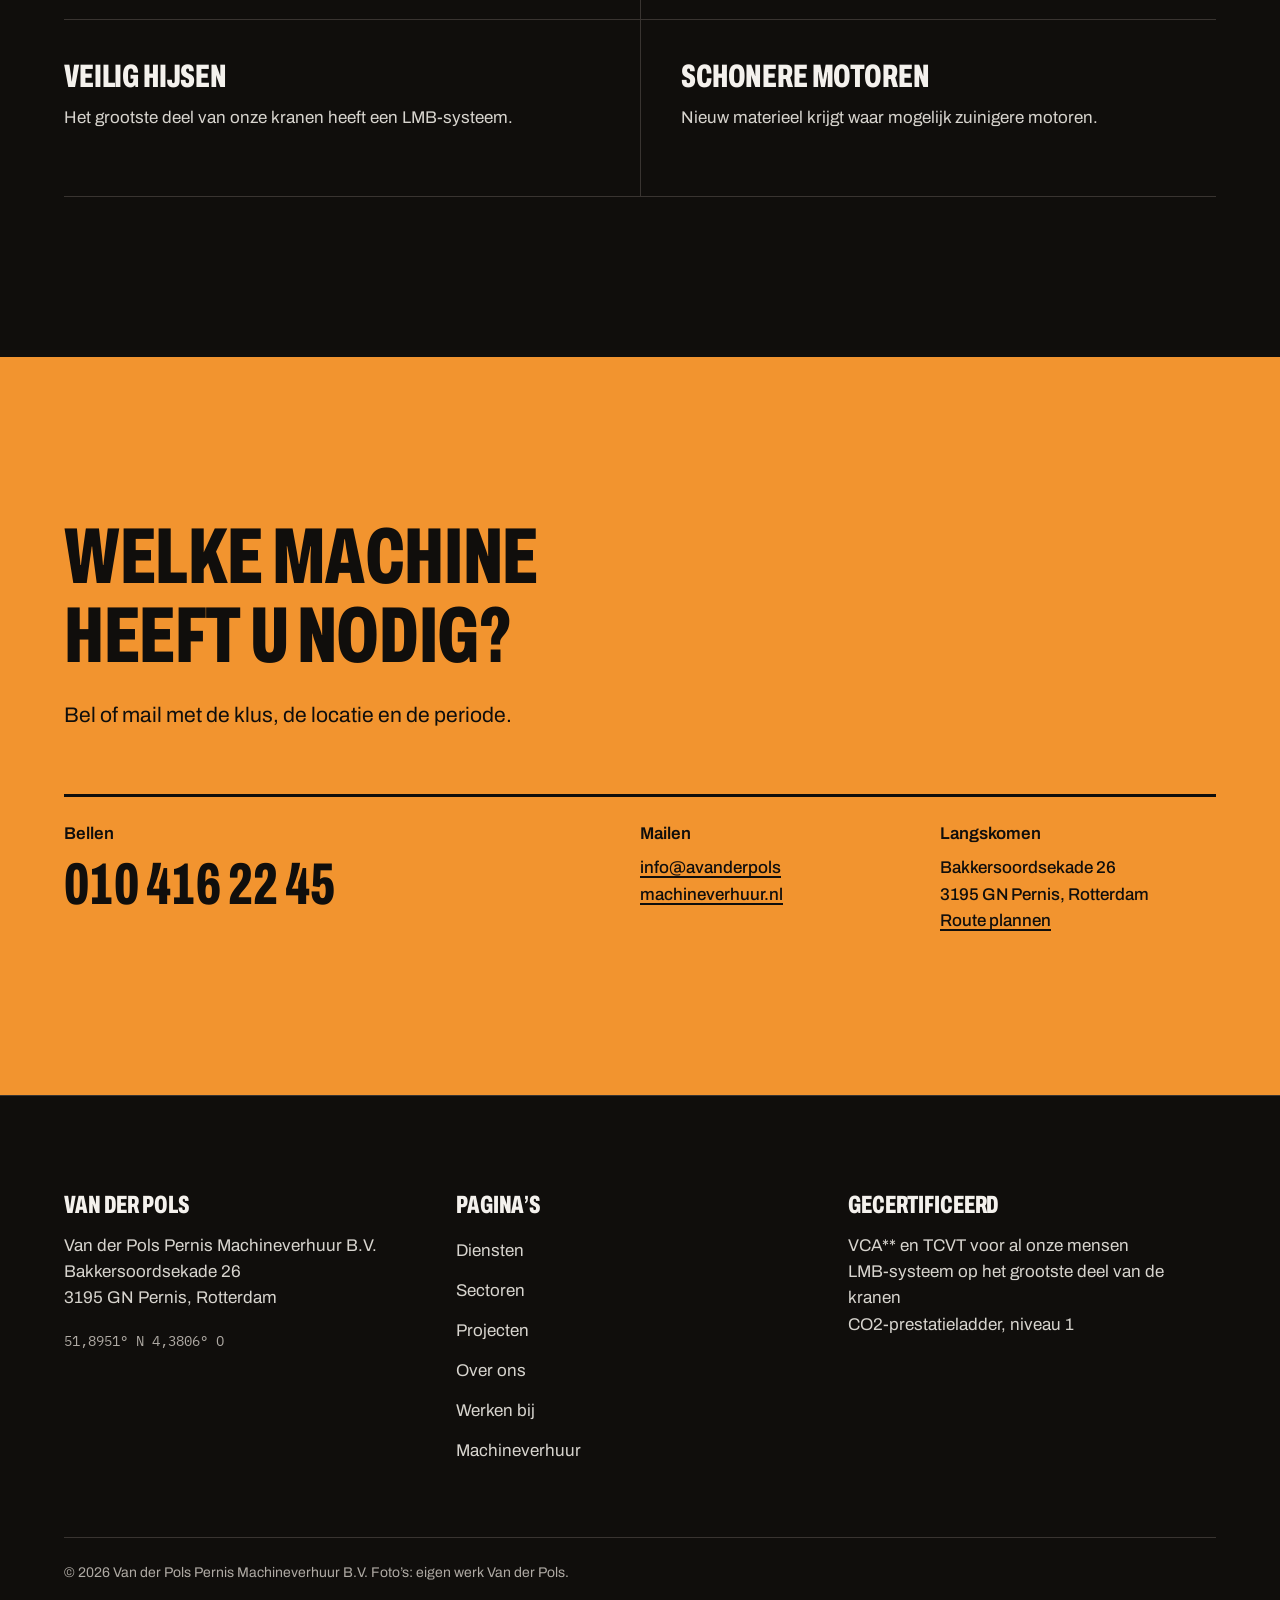
==== commit 7e92d1a8: "Navigatie: vaste donkere balk, links gecentreerd, telefoon en offerte duidelijker De balk is nu alti" ====
--- a/machineverhuur.html
+++ b/machineverhuur.html
@@ -25,8 +25,9 @@
       <li><a href="index.html#over">Over ons</a></li>
       <li><a href="werken-bij.html">Werken bij</a></li>
     </ul>
-    <a class="nav__phone" href="tel:+31104162245">010 416 22 45</a>
-    <a class="btn btn--small" href="index.html#contact">Offerte aanvragen</a>
+    <div class="nav__end">
+    <a class="nav__phone" href="tel:+31104162245" aria-label="Bel 010 416 22 45"><svg class="nav__icon" viewBox="0 0 24 24" width="20" height="20" fill="none" stroke="currentColor" stroke-width="2" stroke-linecap="round" stroke-linejoin="round" aria-hidden="true"><path d="M22 16.92v3a2 2 0 0 1-2.18 2 19.79 19.79 0 0 1-8.63-3.07 19.5 19.5 0 0 1-6-6 19.79 19.79 0 0 1-3.07-8.67A2 2 0 0 1 4.11 2h3a2 2 0 0 1 2 1.72 12.84 12.84 0 0 0 .7 2.81 2 2 0 0 1-.45 2.11L8.09 9.91a16 16 0 0 0 6 6l1.27-1.27a2 2 0 0 1 2.11-.45 12.84 12.84 0 0 0 2.81.7A2 2 0 0 1 22 16.92z"/></svg><span>010 416 22 45</span></a>
+    <a class="nav__cta" href="index.html#contact">Offerte aanvragen</a>
     <details class="nav__menu">
       <summary>Menu</summary>
       <ul>
@@ -38,6 +39,7 @@
         <li><a href="index.html#contact">Contact</a></li>
       </ul>
     </details>
+    </div>
   </nav>
 </header>
 
--- a/styles.css
+++ b/styles.css
@@ -5,6 +5,8 @@
  * axes: dark/grotesk-heavy/warm · posture: committed (the orange carries one full section, contact; elsewhere a signal) · contrast: pass · fold: pass · v2.0.0 */
 /* Hallmark · pre-emit critique: P4 H5 E4 S5 R4 V5 · weakest: E, a hand-rolled tile viewer instead of a map library; kept it to one projection function and integer tiles scaled once */
 /* Hallmark · dismissed 23 · the one orange display figure is the Moerdijk case, 4 to 8 machines, on a page whose posture is committed */
+/* Hallmark · dismissed 28a · on the projects page the first image sits in a folded case row; the page opens on the aerial map, which is the LCP */
+/* Hallmark · answered F4 · the quote block in the bar is the one standing action the client asked to stand out; the hero keeps its own orange button for the same job */
 /* Hallmark · dismissed 49 · the project list entries are two-line rows (project, its line, its coordinates) meant to wrap, not button labels */
 @import url("./tokens.css");
 @import url("./base.css");
@@ -278,3 +280,82 @@
   .hero::after { background: linear-gradient(to top, color-mix(in oklab, var(--color-scrim) 94%, transparent) 0%, color-mix(in oklab, var(--color-scrim) 78%, transparent) 55%, color-mix(in oklab, var(--color-scrim) 55%, transparent) 100%); }
   .pin:not(.is-open) span { display: none; }
 }
+
+/* home hero: the fleet stands above the head, the photograph fades into the ground below it */
+.hero:not(.hero--banner) { background: var(--color-paper); color: var(--color-ink); }
+.hero:not(.hero--banner) .hero__photo { inset: 0 0 auto 0; height: 62%; -webkit-mask-image: linear-gradient(to bottom, var(--color-ink) 70%, transparent 100%); mask-image: linear-gradient(to bottom, var(--color-ink) 70%, transparent 100%); }
+.hero:not(.hero--banner) .hero__photo > img { object-position: 55% 88%; }
+.hero:not(.hero--banner)::after { background: linear-gradient(to bottom, color-mix(in oklab, var(--color-scrim) 60%, transparent) 0%, transparent 14%); }
+@media (max-width: 60rem) {
+  .hero:not(.hero--banner) { min-height: auto; }
+  .hero:not(.hero--banner) .hero__photo { height: 56svh; }
+  .hero:not(.hero--banner) .hero__photo > img { object-position: 60% 80%; }
+  .hero:not(.hero--banner) .hero__body { padding-top: 46svh; }
+  .hero:not(.hero--banner)::after { background: linear-gradient(to bottom, color-mix(in oklab, var(--color-scrim) 60%, transparent) 0, transparent 120px); }
+}
+@media (min-width: 60.01rem) and (max-width: 90rem) {
+  .hero__foot .lead { grid-column: 1 / span 4; }
+  .hero__actions { grid-column: 5 / span 5; }
+  .hero__where { grid-column: 10 / -1; }
+}
+
+/* ---------- the map, interactive: pins open cases, rows unfold ---------- */
+:root { --panel-inset: max(var(--gutter), calc((100% - var(--container)) / 2 + var(--gutter))); }
+.map__panel { top: 0; bottom: 0; left: 0; width: calc(var(--panel-inset) + 420px); padding-left: var(--panel-inset); border-top: 0; box-shadow: inset 0 var(--rule-bold) 0 var(--color-accent); }
+.map__panel ul { padding-top: var(--rule-bold); }
+.map__tiles.is-flying { transition: transform 650ms var(--ease-out), opacity 380ms var(--ease-out); }
+.map__tiles.is-leaving { transition: opacity 500ms var(--ease-in); }
+.map__pins { transition: opacity var(--dur-short) var(--ease-out); }
+.map__pins.is-moving { opacity: 0; }
+.pin { margin: 0; padding: 0; font: inherit; background: transparent; border: 0; cursor: pointer; pointer-events: auto; }
+.pin:hover span { background: var(--color-accent); color: var(--color-accent-ink); }
+.pin:hover i { outline-color: var(--color-ink); }
+.pin:active i { transform: scale(0.9); }
+.pin:focus-visible { outline: 2px solid var(--color-focus); outline-offset: 4px; }
+.pin span { transition: background-color var(--dur-short) var(--ease-out), color var(--dur-short) var(--ease-out); }
+.pin.is-open i { width: 22px; height: 22px; }
+.case-item__head { position: relative; padding-right: var(--space-2xl) !important; }
+.case-item__head::after { content: "+"; position: absolute; right: var(--space-lg); top: var(--space-md); font-family: var(--font-display); font-weight: var(--display-weight); font-size: var(--text-xl); line-height: 1; color: var(--color-accent); transition: transform var(--dur-short) var(--ease-out); }
+.case-item__head[aria-expanded="true"] { background: var(--color-paper-3); color: var(--color-ink); box-shadow: inset 6px 0 0 var(--color-accent); }
+.case-item__head[aria-expanded="true"]::after { transform: rotate(45deg); }
+.case-item__body { padding: var(--space-md) var(--space-lg) var(--space-xl); background: var(--color-paper-3); color: var(--color-ink); box-shadow: inset 6px 0 0 var(--color-accent); }
+.case-item__photo { position: relative; aspect-ratio: 16 / 10; overflow: hidden; background: var(--color-paper-2); }
+.case-item__photo > img { position: absolute; inset: 0; width: 100%; height: 100%; object-fit: cover; filter: contrast(1.1) saturate(0.88); }
+.case-item__body > p { margin-top: var(--space-md); color: var(--color-ink-2); }
+.case-item__facts { display: grid; grid-template-columns: repeat(2, minmax(0, 1fr)); gap: var(--space-md) var(--space-lg); margin: var(--space-lg) 0 0; padding-top: var(--space-md); border-top: var(--rule-hair) solid var(--color-rule-strong); }
+.case-item__facts dt { font-size: var(--text-sm); color: var(--color-muted); }
+.case-item__facts dd { margin: var(--space-3xs) 0 0; font-weight: 600; }
+.js .case-item__body:not([hidden]) { animation: case-open var(--dur-long) var(--ease-out); }
+@keyframes case-open { from { opacity: 0; transform: translateY(-6px); } to { opacity: 1; transform: none; } }
+@media (prefers-reduced-motion: reduce) { .map__tiles.is-flying, .map__tiles.is-leaving, .map__pins, .pin span, .case-item__head::after { transition: none; } .js .case-item__body:not([hidden]) { animation: none; } }
+@media (max-width: 60rem) {
+  .map__panel { width: auto; padding-left: 0; }
+  .map__panel ul { padding-top: 0; }
+}
+.map::after { content: ""; position: absolute; inset: 0; z-index: 1; pointer-events: none; background: linear-gradient(to right, var(--color-paper) calc(var(--panel-inset) + 420px), transparent calc(var(--panel-inset) + 700px)); }
+@media (max-width: 60rem) { .map::after { background: linear-gradient(to right, color-mix(in oklab, var(--color-paper) 70%, transparent), transparent 35%); } }
+
+/* ---------- the bar: solid, links centred, the phone in sight, the quote as an orange block ---------- */
+.nav, .js .nav--over:not(.is-solid) { background: var(--color-paper); border-bottom: var(--rule-hair) solid var(--color-rule-strong); }
+.nav__row { display: grid; grid-template-columns: minmax(0, 1fr) auto minmax(0, 1fr); align-items: center; gap: var(--space-xl); }
+.wordmark { grid-column: 1; justify-self: start; }
+.nav__links { grid-column: 2; margin: 0; justify-content: center; gap: var(--space-xl); }
+.nav__links a { font-size: var(--text-md); font-weight: 600; }
+.nav__end { grid-column: 3; justify-self: end; align-self: stretch; display: flex; align-items: center; gap: var(--space-xl); }
+.nav__phone { display: inline-flex; gap: var(--space-xs); font-family: var(--font-outlier); font-size: var(--text-lg); color: var(--color-ink); letter-spacing: 0; }
+.nav__icon { flex-shrink: 0; color: var(--color-accent); }
+.nav__cta { align-self: stretch; display: inline-flex; align-items: center; padding: 0 var(--space-xl); background: var(--color-accent); color: var(--color-accent-ink); font-family: var(--font-display); font-weight: var(--display-weight); font-stretch: var(--display-stretch); font-size: var(--text-xl); line-height: 1; text-transform: uppercase; letter-spacing: 0.01em; text-decoration: none; white-space: nowrap; transition: background-color var(--dur-short) var(--ease-out); }
+.nav__cta:hover { background: var(--color-accent-deep); }
+.nav__cta:active { background: var(--color-accent-deep); color: var(--color-paper-2); }
+.nav__cta:focus-visible { outline: 2px solid var(--color-accent-ink); outline-offset: -6px; }
+.nav__menu { margin-left: 0; }
+@media (prefers-reduced-motion: reduce) { .nav__cta { transition: none; } }
+@media (max-width: 90rem) { .nav__links { gap: var(--space-lg); } .nav__end { gap: var(--space-lg); } }
+@media (max-width: 80rem) { .nav__phone { display: inline-flex; } .nav__phone span { display: none; } .nav__icon { width: 24px; height: 24px; } }
+@media (max-width: 64rem) { .nav__end { grid-column: 3; } .nav__cta { font-size: var(--text-lg); padding: 0 var(--space-lg); } }
+@media (max-width: 40rem) { .nav__cta { display: none; } .nav__end { gap: var(--space-md); } }
+.nav__row { grid-template-columns: minmax(max-content, 1fr) auto minmax(max-content, 1fr); column-gap: var(--space-lg); }
+.nav__links { gap: var(--space-lg); }
+.nav__end { gap: var(--space-lg); }
+.nav__phone { font-size: var(--text-md); }
+.nav__cta { padding: 0 var(--space-lg); font-size: var(--text-lg); }
